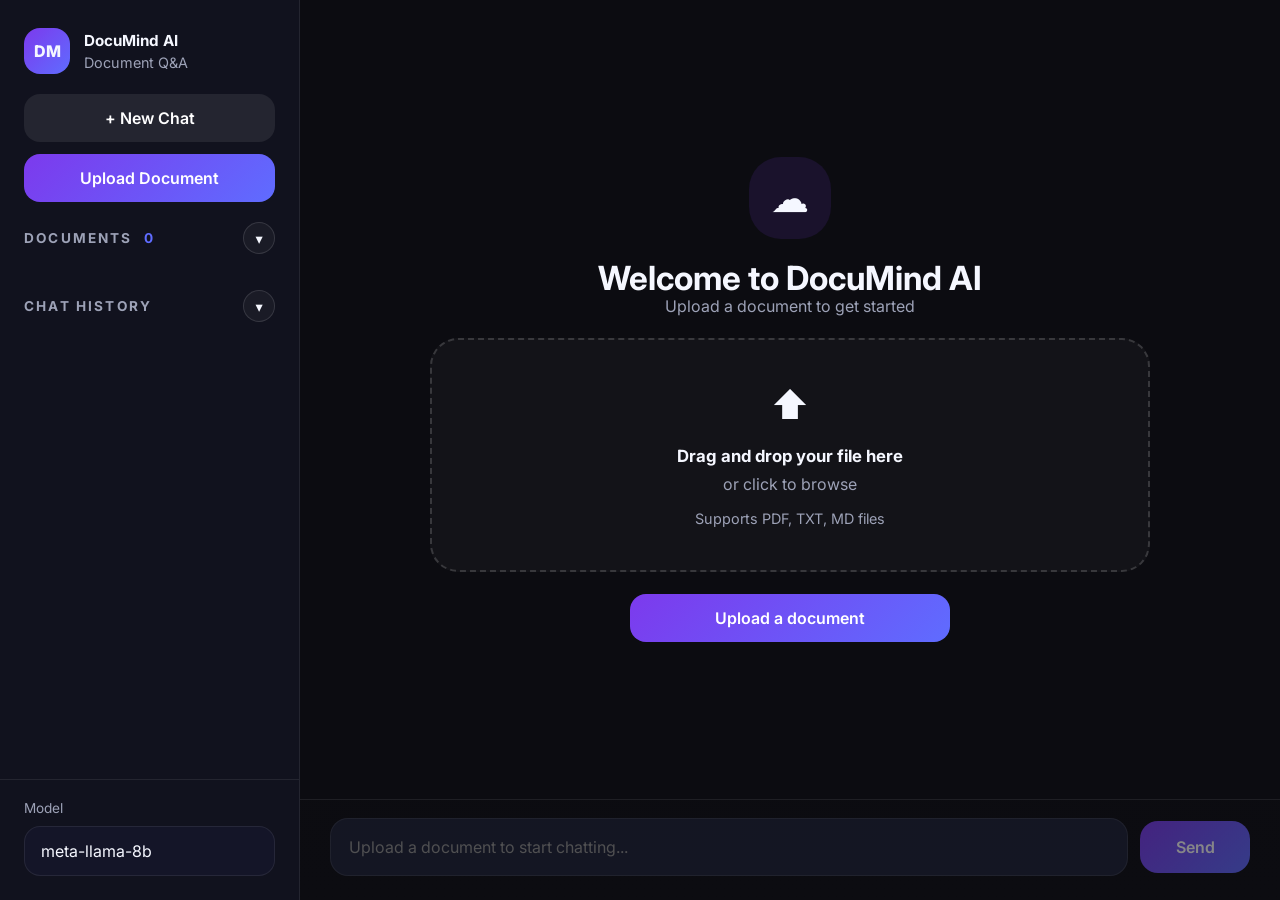
==== frontend/index.html @ d0ca1b1b "Remove duplicate upload handler; fix VectorStore metadata serialization" ====
<!doctype html>
<html lang="en">
  <head>
    <meta charset="utf-8">
    <meta name="viewport" content="width=device-width, initial-scale=1.0">
    <title>DocuMind AI</title>
    <link rel="preconnect" href="https://fonts.googleapis.com">
    <link rel="preconnect" href="https://fonts.gstatic.com" crossorigin>
    <link href="https://fonts.googleapis.com/css2?family=Inter:wght@400;500;600;700;800&display=swap" rel="stylesheet">
    <link rel="stylesheet" href="styles.css">
  </head>
  <body>
    <div class="app-shell">
      <aside class="sidebar">
        <div class="sidebar-header">
          <div class="brand-block">
            <div class="brand-icon">DM</div>
            <div>
              <p class="label">DocuMind AI</p>
              <p class="subtitle">Document Q&amp;A</p>
            </div>
          </div>
          <div class="sidebar-actions">
            <button id="new-chat-btn" type="button" class="button secondary-button">+ New Chat</button>
            <button id="upload-sidebar-button" type="button" class="button primary-button">Upload Document</button>
          </div>
        </div>

        <div class="sidebar-content">
          <div class="sidebar-section">
            <div class="section-header">
              <h2 class="section-title">Documents <span id="document-count" class="section-count">0</span></h2>
              <button type="button" class="section-toggle" data-section="documents" aria-label="Toggle documents list"></button>
            </div>
            <div id="documents-list" class="documents-list"></div>
          </div>
          <div class="sidebar-section">
            <div class="section-header">
              <h2 class="section-title">Chat History</h2>
              <button type="button" class="section-toggle" data-section="history" aria-label="Toggle chat history"></button>
            </div>
            <div id="history-list" class="history-list"></div>
          </div>
        </div>

        <div class="sidebar-footer">
          <label for="model-select">Model</label>
          <select id="model-select">
            <option value="meta-llama-8b">meta-llama-8b</option>
            <option value="meta-llama-8b-chat">meta-llama-8b-chat</option>
            <option value="mixtral-8x7b-32768">mixtral-8x7b-32768</option>
          </select>
        </div>
      </aside>

      <main class="main-panel">
        <div class="main-content">
          <div id="welcome-screen" class="welcome-screen">
            <div class="welcome-icon">☁️</div>
            <div class="welcome-copy">
              <h1>Welcome to DocuMind AI</h1>
              <p>Upload a document to get started</p>
            </div>

            <div id="upload-dropbox" class="upload-dropbox" tabindex="0">
              <div class="upload-dropbox-icon">⬆️</div>
              <strong>Drag and drop your file here</strong>
              <span>or click to browse</span>
              <small>Supports PDF, TXT, MD files</small>
            </div>

            <button id="upload-button" type="button" class="button primary-button upload-button">Upload a document</button>
            <div id="upload-status" class="upload-status hidden"></div>
          </div>

          <div id="chat-panel" class="chat-panel hidden">
            <div class="chat-header">
              <div>
                <p class="chat-title">Chat with your document</p>
                <p id="active-document-name" class="active-document-name"></p>
              </div>
            </div>
            <div id="chat-messages" class="chat-messages"></div>
          </div>
        </div>

        <form id="chat-form" class="chat-form" action="#">
          <textarea id="chat-input" rows="1" placeholder="Upload a document to start chatting..." disabled></textarea>
          <button id="send-button" type="submit" class="button send-button" disabled>Send</button>
        </form>
      </main>
    </div>

    <input id="upload-input" type="file" hidden accept=".txt,.pdf,.md">
    <div id="toast-container" class="toast-container"></div>
    <script src="app.js"></script>
  </body>
</html>
---- frontend/styles.css ----
:root {
  color-scheme: dark;
  --bg: #0c0c11;
  --sidebar: #11121e;
  --surface: #141528;
  --surface-strong: #1e2030;
  --input: #191c2d;
  --text: #f5f7ff;
  --muted: #9da2b7;
  --border: rgba(255,255,255,0.08);
  --accent: #7c3aed;
  --accent-soft: #5f6cff;
  --shadow: 0 30px 90px rgba(0, 0, 0, 0.35);
}

* {
  box-sizing: border-box;
}

html,
body {
  margin: 0;
  height: 100%;
  overflow: hidden;
  background: var(--bg);
  color: var(--text);
  font-family: 'Inter', ui-sans-serif, system-ui, sans-serif;
}

body {
  display: flex;
}

button,
input,
textarea,
select {
  font: inherit;
}

button {
  cursor: pointer;
}

.button {
  border: none;
  border-radius: 16px;
  padding: 14px 18px;
  font-weight: 600;
  color: #fff;
  background: linear-gradient(135deg, var(--accent), var(--accent-soft));
}

.hidden {
  display: none !important;
}

.app-shell {
  display: flex;
  width: 100%;
  height: 100vh;
  overflow: hidden;
}

.sidebar {
  width: 300px;
  min-width: 300px;
  display: flex;
  flex-direction: column;
  justify-content: space-between;
  background: var(--sidebar);
  border-right: 1px solid rgba(255,255,255,0.08);
  overflow: hidden;
}

.main-panel {
  flex: 1;
  display: flex;
  flex-direction: column;
  min-height: 0;
  background: var(--bg);
}

.sidebar-header {
  padding: 28px 24px 20px;
  display: flex;
  flex-direction: column;
  gap: 20px;
}

.sidebar-actions {
  display: flex;
  flex-direction: column;
  gap: 12px;
}

.brand-block {
  display: flex;
  gap: 14px;
  align-items: center;
}

.brand-icon {
  width: 46px;
  height: 46px;
  border-radius: 16px;
  display: grid;
  place-items: center;
  background: linear-gradient(135deg, var(--accent), var(--accent-soft));
  font-weight: 800;
  font-size: 1rem;
}

.label {
  margin: 0;
  font-size: 0.95rem;
  font-weight: 700;
}

.subtitle {
  margin: 4px 0 0;
  color: var(--muted);
  font-size: 0.9rem;
}

.section-title {
  margin: 0;
  color: var(--muted);
  font-size: 0.85rem;
  letter-spacing: 0.16em;
  text-transform: uppercase;
}

.section-header {
  display: flex;
  align-items: center;
  justify-content: space-between;
  gap: 12px;
}

.section-toggle {
  width: 32px;
  height: 32px;
  border-radius: 999px;
  border: 1px solid rgba(255,255,255,0.12);
  background: rgba(255,255,255,0.04);
  display: grid;
  place-items: center;
  color: var(--text);
  cursor: pointer;
  transition: transform 0.2s ease, background 0.2s ease;
}

.section-toggle::after {
  content: '▾';
  font-size: 0.9rem;
}

.section-toggle.collapsed::after {
  content: '▸';
}

.sidebar-content {
  flex: 1;
  min-height: 0;
  display: flex;
  flex-direction: column;
  padding: 0 24px 20px;
  overflow: hidden;
  gap: 24px;
}

.sidebar-section {
  display: flex;
  flex-direction: column;
  gap: 12px;
  min-height: 0;
}

.history-list,
.documents-list {
  display: flex;
  flex-direction: column;
  gap: 10px;
  overflow-y: auto;
  min-height: 0;
  max-height: 45vh;
  padding-right: 4px;
}

.history-list.collapsed,
.documents-list.collapsed {
  display: none;
}

.history-list::-webkit-scrollbar,
.documents-list::-webkit-scrollbar {
  width: 6px;
}

.history-list::-webkit-scrollbar-thumb,
.documents-list::-webkit-scrollbar-thumb {
  background: rgba(255,255,255,0.12);
  border-radius: 999px;
}

.history-item,
.document-item {
  text-align: left;
  border-radius: 18px;
  border: 1px solid rgba(255,255,255,0.08);
  background: rgba(255,255,255,0.03);
  padding: 14px 16px;
  cursor: pointer;
  display: flex;
  align-items: center;
  justify-content: space-between;
  gap: 12px;
  transition: background 0.2s ease, border-color 0.2s ease;
}

.item-actions {
  display: flex;
  align-items: center;
  justify-content: center;
}

.list-delete-button {
  border: none;
  background: rgba(255,255,255,0.08);
  color: var(--text);
  width: 32px;
  height: 32px;
  border-radius: 50%;
  font-size: 1rem;
  cursor: pointer;
  transition: background 0.2s ease, transform 0.2s ease;
}

.list-delete-button:hover {
  background: rgba(213,57,79,0.9);
  transform: scale(1.05);
}

.history-item:hover,
.document-item:hover,
.history-item.active,
.document-item.active {
  background: rgba(124,58,237,0.16);
  border-color: rgba(124,58,237,0.35);
}

.document-icon {
  width: 36px;
  height: 36px;
  min-width: 36px;
  border-radius: 12px;
  display: grid;
  place-items: center;
  background: rgba(124,58,237,0.15);
  color: var(--accent-soft);
  font-size: 1rem;
}

.document-info {
  display: flex;
  flex-direction: column;
  gap: 4px;
}

.document-name,
.history-item strong {
  display: block;
  color: #fff;
  font-size: 0.95rem;
}

.document-status,
.history-item span {
  color: var(--muted);
  font-size: 0.9rem;
}

.section-count {
  color: var(--accent-soft);
  font-size: 0.85rem;
  margin-left: 6px;
}

.sidebar-footer {
  padding: 20px 24px 24px;
  border-top: 1px solid rgba(255,255,255,0.08);
}

.sidebar-footer label {
  display: block;
  margin-bottom: 10px;
  color: var(--muted);
  font-size: 0.85rem;
}

.sidebar-footer select {
  width: 100%;
  border-radius: 16px;
  border: 1px solid rgba(255,255,255,0.08);
  background: var(--surface);
  color: var(--text);
  padding: 14px 16px;
  appearance: none;
}

.main-content {
  flex: 1;
  min-height: 0;
  display: flex;
  flex-direction: column;
  justify-content: center;
  align-items: center;
  padding: 40px;
  overflow: hidden;
}

.welcome-screen {
  width: min(720px, 100%);
  display: grid;
  gap: 22px;
  text-align: center;
  align-items: center;
}

.welcome-icon {
  width: 82px;
  height: 82px;
  margin: 0 auto;
  border-radius: 32px;
  display: grid;
  place-items: center;
  font-size: 2.4rem;
  background: rgba(124,58,237,0.12);
}

.welcome-copy h1 {
  margin: 0;
  font-size: clamp(2rem, 2.6vw, 3rem);
  line-height: 1.05;
}

.welcome-copy p {
  margin: 0 auto;
  color: var(--muted);
  font-size: 1rem;
  max-width: 520px;
}

.upload-dropbox {
  border: 2px dashed rgba(255,255,255,0.16);
  border-radius: 28px;
  padding: 42px 32px;
  color: var(--text);
  background: rgba(255,255,255,0.03);
  cursor: pointer;
  transition: transform 0.16s ease, background 0.2s ease, border-color 0.2s ease;
}

.upload-dropbox:hover,
.upload-dropbox:focus {
  border-color: rgba(124,58,237,0.7);
  background: rgba(124,58,237,0.08);
  transform: translateY(-1px);
  outline: none;
}

.upload-dropbox-icon {
  font-size: 2.4rem;
  margin-bottom: 18px;
}

.upload-dropbox strong {
  display: block;
  font-size: 1.05rem;
  margin-bottom: 8px;
}

.upload-dropbox span {
  display: block;
  color: var(--muted);
  margin-bottom: 14px;
}

.upload-dropbox small {
  color: var(--muted);
  font-size: 0.9rem;
}

.upload-button {
  width: min(320px, 100%);
  margin: 0 auto;
}

.upload-status {
  color: var(--text);
  font-size: 0.95rem;
  text-align: center;
}

.upload-status.loading {
  color: #d8c46e;
}

.upload-status.error {
  color: #ff7a7a;
}

.upload-status.success {
  color: #8ce19c;
}

.upload-status span.spinner {
  display: inline-block;
  width: 14px;
  height: 14px;
  margin-right: 8px;
  border: 2px solid rgba(255,255,255,0.35);
  border-top-color: #fff;
  border-radius: 50%;
  animation: spin 1s linear infinite;
  vertical-align: text-bottom;
}

.chat-panel {
  width: 100%;
  max-width: 1040px;
  display: flex;
  flex-direction: column;
  gap: 18px;
}

.chat-header {
  display: flex;
  justify-content: space-between;
  align-items: flex-start;
  gap: 12px;
  color: var(--muted);
}

.chat-title {
  margin: 0;
  font-size: 1.1rem;
  font-weight: 700;
}

.active-document-name {
  margin: 6px 0 0;
  color: var(--text);
  font-size: 0.95rem;
}

.chat-messages {
  width: 100%;
  flex: 1;
  min-height: 320px;
  max-height: calc(100vh - 230px);
  overflow-y: auto;
  display: flex;
  flex-direction: column;
  gap: 18px;
  padding-right: 6px;
}

.chat-messages::-webkit-scrollbar {
  width: 8px;
}

.chat-messages::-webkit-scrollbar-thumb {
  background: rgba(255,255,255,0.12);
  border-radius: 999px;
}

.message-row {
  display: flex;
  gap: 12px;
}

.message-row.user {
  justify-content: flex-end;
}

.message-row.assistant {
  justify-content: flex-start;
}

.message-bubble {
  max-width: 760px;
  position: relative;
  padding: 18px 20px;
  border-radius: 24px;
  line-height: 1.7;
  letter-spacing: -0.01em;
  font-size: 0.97rem;
  white-space: pre-wrap;
  word-break: break-word;
}

.message-row.user .message-bubble {
  background: linear-gradient(135deg, rgba(124,58,237,0.95), rgba(124,58,237,0.75));
  color: #fff;
  border-bottom-right-radius: 6px;
}

.message-row.assistant .message-bubble {
  background: rgba(255,255,255,0.05);
  color: var(--text);
  border-bottom-left-radius: 6px;
  border: 1px solid rgba(255,255,255,0.08);
}

.message-meta {
  margin-top: 10px;
  font-size: 0.82rem;
  color: var(--muted);
}

.message-avatar {
  width: 40px;
  height: 40px;
  border-radius: 12px;
  display: grid;
  place-items: center;
  font-weight: 700;
  background: rgba(124,58,237,0.24);
  color: var(--accent-soft);
  flex-shrink: 0;
}

.typing-indicator {
  width: min(240px, 100%);
  height: 54px;
  border-radius: 22px;
  background: rgba(255,255,255,0.08);
  display: flex;
  align-items: center;
  justify-content: center;
}

.typing-dots {
  display: inline-flex;
  gap: 8px;
}

.typing-dots span {
  width: 10px;
  height: 10px;
  border-radius: 50%;
  background: rgba(255,255,255,0.68);
  animation: blink 1.2s infinite both;
}

.typing-dots span:nth-child(2) { animation-delay: 0.2s; }
.typing-dots span:nth-child(3) { animation-delay: 0.4s; }

.empty-state {
  margin: auto;
  color: var(--muted);
  text-align: center;
  font-size: 1rem;
}

.chat-form {
  display: flex;
  gap: 12px;
  align-items: center;
  padding: 18px 30px 24px;
  border-top: 1px solid rgba(255,255,255,0.08);
  background: linear-gradient(180deg, rgba(12,12,17,0.98), rgba(12,12,17,1));
}

.chat-form textarea {
  flex: 1;
  min-height: 56px;
  border-radius: 18px;
  border: 1px solid rgba(255,255,255,0.08);
  background: var(--input);
  color: var(--text);
  padding: 16px 18px;
  resize: none;
  line-height: 1.5;
}

.chat-form textarea:disabled {
  opacity: 0.65;
}

.send-button {
  min-width: 110px;
  border-radius: 18px;
  background: linear-gradient(135deg, var(--accent), var(--accent-soft));
  color: white;
  border: none;
  padding: 0 22px;
  min-height: 52px;
}

.send-button:disabled {
  opacity: 0.5;
  cursor: not-allowed;
}

button:focus,
textarea:focus,
select:focus {
  outline: 2px solid rgba(124,58,237,0.28);
  outline-offset: 2px;
}

.toast-container {
  position: fixed;
  bottom: 24px;
  right: 24px;
  z-index: 50;
  display: flex;
  flex-direction: column;
  gap: 12px;
}

.toast {
  min-width: 280px;
  max-width: 360px;
  padding: 14px 18px;
  border-radius: 18px;
  color: #fff;
  font-weight: 600;
  opacity: 0;
  transform: translateY(16px);
  transition: opacity 0.25s ease, transform 0.25s ease;
  box-shadow: 0 24px 60px rgba(0, 0, 0, 0.18);
}

.toast.visible {
  opacity: 1;
  transform: translateY(0);
}

.toast.success {
  background: #26a56e;
}

.toast.error {
  background: #d5394f;
}

.toast.warning {
  background: #d08d2f;
}

.toast.info {
  background: rgba(255,255,255,0.08);
}

.secondary-button {
  background: rgba(255,255,255,0.08);
  color: #fff;
}

.primary-button {
  background: linear-gradient(135deg, var(--accent), var(--accent-soft));
}

@keyframes spin {
  to { transform: rotate(360deg); }
}

@keyframes blink {
  0%, 80%, 100% { opacity: 0.25; }
  40% { opacity: 1; }
}

@media (max-width: 920px) {
  .app-shell {
    flex-direction: column;
  }

  .sidebar {
    width: 100%;
    min-width: unset;
    border-right: none;
    border-bottom: 1px solid rgba(255,255,255,0.08);
  }

  .main-panel {
    height: auto;
  }

  .main-content {
    padding: 24px;
  }
}
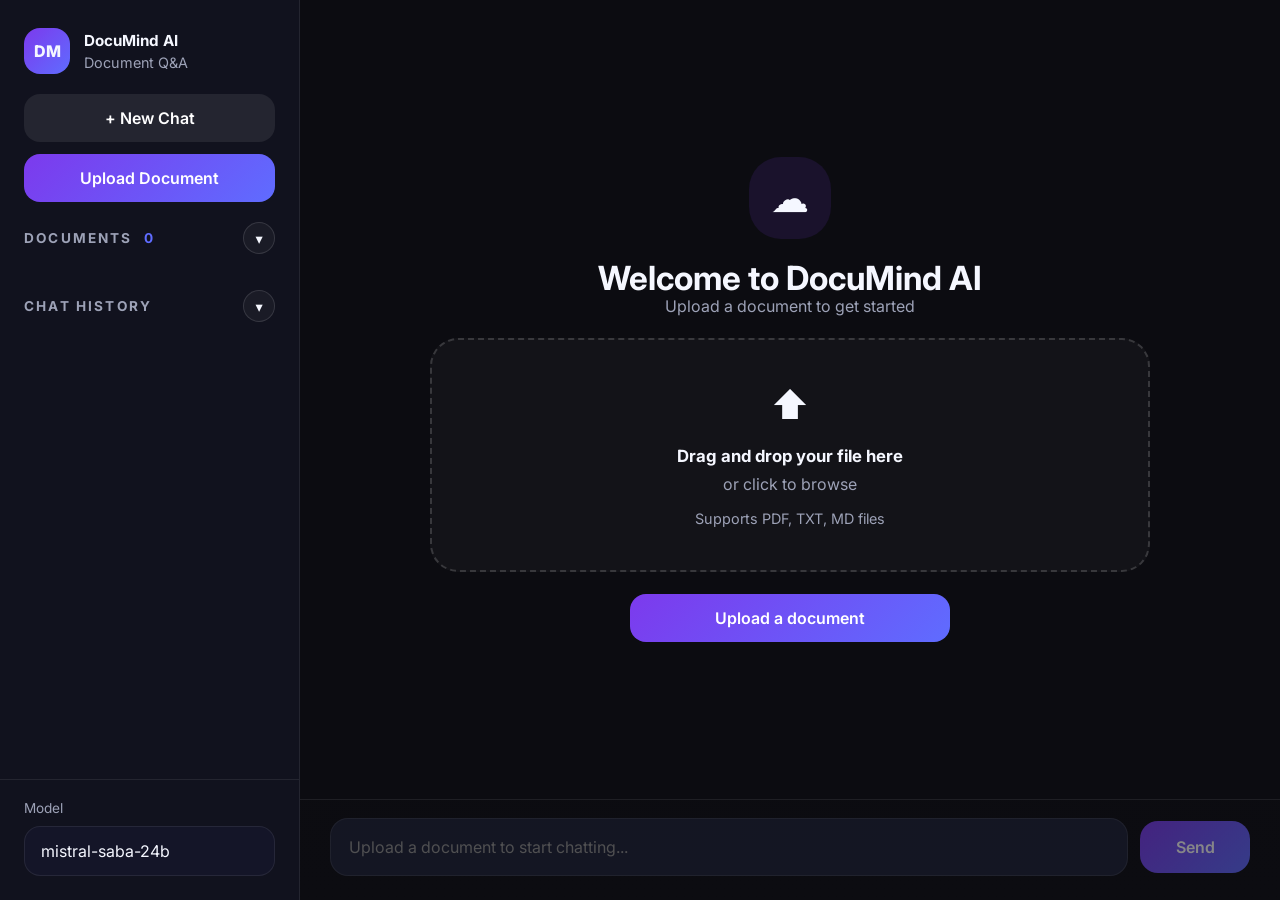
==== commit 17266b87: "Initial commit - DocuMind AI RAG System" ====
--- a/frontend/index.html
+++ b/frontend/index.html
@@ -46,9 +46,9 @@
         <div class="sidebar-footer">
           <label for="model-select">Model</label>
           <select id="model-select">
+            <option value="mistral-saba-24b" selected>mistral-saba-24b</option>
             <option value="meta-llama-8b">meta-llama-8b</option>
             <option value="meta-llama-8b-chat">meta-llama-8b-chat</option>
-            <option value="mixtral-8x7b-32768">mixtral-8x7b-32768</option>
           </select>
         </div>
       </aside>
